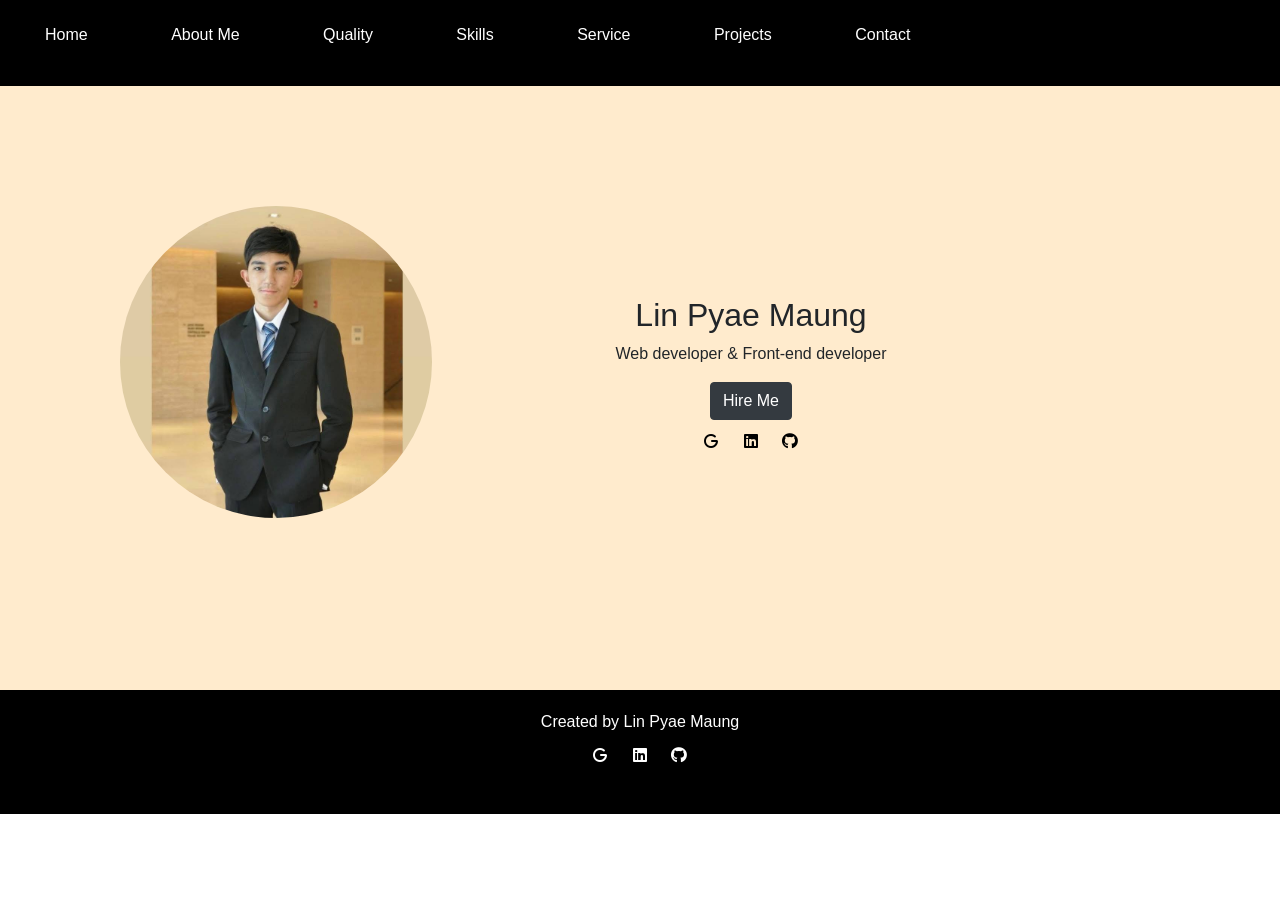
==== index.html @ ce662376 "Add files via upload" ====
<!DOCTYPE html>
<html lang="en">

<head>
    <meta charset="UTF-8">
    <meta name="viewport" content="width=device-width, initial-scale=1.0">
    <title>Home</title>
    <link rel="stylesheet" href="styles.css">
    <link rel="stylesheet" href="https://cdn.jsdelivr.net/npm/bootstrap@4.0.0/dist/css/bootstrap.min.css" integrity="sha384-Gn5384xqQ1aoWXA+058RXPxPg6fy4IWvTNh0E263XmFcJlSAwiGgFAW/dAiS6JXm" crossorigin="anonymous">
    <link rel="stylesheet" href="https://cdnjs.cloudflare.com/ajax/libs/font-awesome/6.7.2/css/all.min.css">
</head>

<body>
    <div class="navbar">

        <div class="nav-list">
            <ul>
                <li><a href="index.html">Home</a></li>
                <li><a href="about.html">About Me</a></li>
                <li> <a href="quality.html">Quality</a></li>
                <li><a href="skill.html">Skills</a></li>
                <li><a href="service.html">Service</a></li>
                <li> <a href="projects.html">Projects</a></li>
                <li><a href="contact.html">Contact</a></li>
            </ul>
        </div>
    </div>
    <div class="home">
        <img src="profile.jpg" alt="images">
        <div class="text-name">
            <h2>Lin Pyae Maung</h2>
            <p>Web developer & Front-end developer</p>

            <div class="hire"> <button type="button" class="btn btn-dark" onclick="showPrompt()">Hire Me</button></div>
            <div class="contact-logo">
                <ul class="logo">
                    <li><a href="linpyaemg.lpmaung@gmail.com"><i class="fa-solid fa-g"></i></a></li>
                    <li><a href="https://www.linkedin.com/in/lin-pyae-maung-4077652b5/"><i class="fa-brands fa-linkedin"></i></a></li>
                    <li><a href="https://github.com/linpyaemaung"><i class="fa-brands fa-github"></i></a></li>
                </ul>
            </div>
        </div>
    </div>
    <div class="footer">
        Created by Lin Pyae Maung
        <div class="contact-logo">
            <ul class="logo-footer">
                <li><a href="linpyaemg.lpmaung@gmail.com"><i class="fa-solid fa-g"></i></a></li>
                <li><a href="https://www.linkedin.com/in/lin-pyae-maung-4077652b5/"><i class="fa-brands fa-linkedin"></i></a></li>
                <li><a href="https://github.com/linpyaemaung"><i class="fa-brands fa-github"></i></a></li>
            </ul>
        </div>
    </div>
    <script>
        function showPrompt() {
            // Display a prompt box
            var userInput = prompt("Thank you for hiring me", "Please enter your email address");

            // Check if the user clicked "OK" or "Cancel"
            if (userInput !== null) {
                // Display the input in an alert box
                alert("Thanks, I will reply you soon. " + userInput + "!");
            } else {
                alert("User  cancelled the prompt.");
            }
        }
    </script>
</body>

</html>
---- styles.css ----
* {
	    font-family: Arial, Helvetica, sans-serif;
	    margin: 0px;
	    padding: 0px;
	}
	
	body {
	    background-color: blanchedalmond;
	}
	
	.navbar {
	    display: flex;
	    justify-content: space-between;
	    align-items: center;
	    background-color: #000;
	    padding: 10px 20px;
	}
	
	.navbar ul li {
	    display: inline-block;
	    align-items: center;
	    padding: 15px 13px;
	}
	
	.navbar .nav-list a {
	    padding: 10px;
	    justify-content: space-between;
	    text-decoration: none;
	    color: white;
	    text-align: center;
	    padding-left: 1px;
	    padding-right: 20px;
	    margin-right: 2px;
	}
	
	.nav-list a:hover {
	    border-bottom: 3px solid blanchedalmond;
	}
	
	.nav-list li {
	    margin: 0 15px;
	}
	
	.home {
	    background-color: blanchedalmond;
	    padding: 120px;
	    text-align: center;
	}
	
	.text-name p {
	    display: block;
	}
	
	img {
	    width: 30%;
	    height: 3%;
	    border-radius: 320px;
	    float: left;
	}
	
	.contact-logo ul li {
	    padding: 10px;
	    list-style-type: none;
	    display: inline-block
	}
	
	.text-name {
	    padding: 90px;
	}
	
	.about {
	    margin: 15px;
	}
	
	.image-1 {
	    width: 12%;
	    float: left;
	}
	
	.profile {
	    margin-top: 50px;
	    margin-bottom: 150px;
	    padding: 50px;
	}
	
	.text-one {
	    display: flex;
	}
	
	.one-profile {
	    float: left;
	    padding: 10px;
	    width: 44%;
	}
	
	.education-content {
	    margin: 13px;
	}
	
	.education-text {
	    padding: 60px;
	}
	
	.education-one {
	    padding: 50px;
	    border: 1px solid white;
	    border-radius: 15px;
	    background-color: bisque;
	    width: 70%;
	    margin: 10px;
	}
	
	.qualification {
	    padding: 50px;
	    border: 1px solid white;
	    border-radius: 15px;
	    background-color: bisque;
	    width: 70%;
	    margin: 10px;
	}
	
	.qualification-text {
	    padding: 60px;
	}
	
	.skill-content {
	    padding: 50px;
	    margin: 12px;
	}
	
	.progress {
	    display: -ms-flexbox;
	    display: flex;
	    height: 1.5rem;
	    overflow: hidden;
	    line-height: 0;
	    font-size: .95rem;
	    background-color: #e9ecef;
	    border-radius: 0.25rem;
	    margin-bottom: 1rem;
	    margin: 30px;
	}
	
	.progress-bar {
	    display: -ms-flexbox;
	    display: flex;
	    -ms-flex-direction: column;
	    flex-direction: column;
	    -ms-flex-pack: center;
	    justify-content: center;
	    overflow: hidden;
	    color: #fff;
	    text-align: center;
	    white-space: nowrap;
	    background-color: #007bff;
	    transition: width .6s ease;
	}
	
	.bg-info {
	    background-color: #17a2b8!important;
	}
	
	.bg-warning {
	    background-color: #ffc107!important;
	}
	
	.bg-success {
	    background-color: #28a745!important;
	}
	
	.bg-danger {
	    background-color: #dc3545!important;
	}
	
	.bg-blue {
	    background-color: blue!important;
	}
	
	.percentage-content {
	    padding: 30px;
	}
	
	.bg-purple {
	    background-color: #A020F0!important;
	}
	
	.bg-black {
	    background-color: #000!important;
	}
	
	.bg-grey {
	    background-color: #808080! important;
	}
	
	.project-content {
	    margin: 30px;
	}
	
	.project-one {
	    padding: 50px;
	    border-radius: 12px;
	    width: 60%;
	    background-color: antiquewhite;
	    margin: 30px;
	}
	
	.contact-form {
	    padding-left: 300px;
	    margin: 5px;
	}
	
	input {
	    padding: 10px;
	    border-radius: 20px;
	    border: 1px solid grey;
	    width: 50%;
	}
	
	.contact-content {
	    margin: 18px;
	}
	
	textarea {
	    border-radius: 10px;
	}
	
	.service-content {
	    margin: 10px;
	}
	
	.service-one {
	    padding-right: 30px;
	    width: 40%;
	    padding: 20px;
	    margin: 16px;
	    border: 1px solid grey;
	    border-radius: 20px;
	    text-align: center;
	}
	
	.service {
	    padding: 100px;
	    display: flex;
	}
	
	.footer {
	    background-color: #000;
	    color: white;
	    padding: 20px;
	    text-align: center;
	}
	
	.logo-list {
	    list-style-type: none;
	}
	
	.logo-list ul li i {
	    float: right;
	}
	
	.fa-g {
	    color: black;
	    font-weight: bold;
	}
	
	.fa-linkedin {
	    color: black;
	    font-weight: bold;
	}
	
	.fa-github {
	    color: black;
	    font-weight: bold;
	}
	
	.logo-footer .fa-g {
	    color: white;
	}
	
	.logo-footer .fa-linkedin {
	    color: white;
	}
	
	.logo-footer .fa-github {
	    color: white;
	}
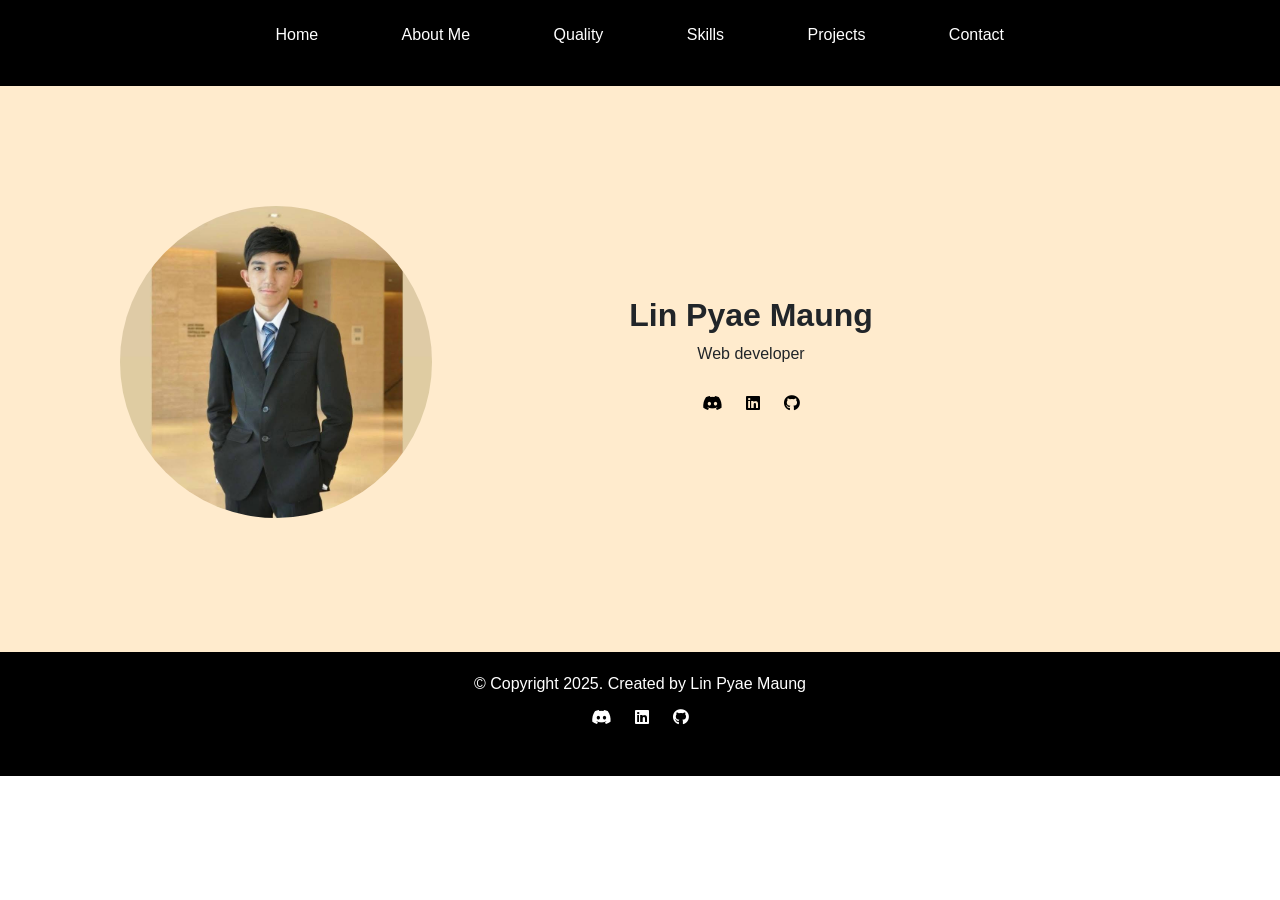
==== commit 88605ab0: "Add files via upload" ====
--- a/index.html
+++ b/index.html
@@ -15,11 +15,13 @@
 
         <div class="nav-list">
             <ul>
+                <li>
+                    <div class="space"></div>
+                </li>
                 <li><a href="index.html">Home</a></li>
                 <li><a href="about.html">About Me</a></li>
                 <li> <a href="quality.html">Quality</a></li>
                 <li><a href="skill.html">Skills</a></li>
-                <li><a href="service.html">Service</a></li>
                 <li> <a href="projects.html">Projects</a></li>
                 <li><a href="contact.html">Contact</a></li>
             </ul>
@@ -28,13 +30,14 @@
     <div class="home">
         <img src="profile.jpg" alt="images">
         <div class="text-name">
-            <h2>Lin Pyae Maung</h2>
-            <p>Web developer & Front-end developer</p>
+            <b> <h2>Lin Pyae Maung</h2></b>
+            <p>Web developer</p>
 
-            <div class="hire"> <button type="button" class="btn btn-dark" onclick="showPrompt()">Hire Me</button></div>
+
+
             <div class="contact-logo">
                 <ul class="logo">
-                    <li><a href="linpyaemg.lpmaung@gmail.com"><i class="fa-solid fa-g"></i></a></li>
+                    <li><a href="@LPMAUNG009"><i class="fa-brands fa-discord"></i></a></li>
                     <li><a href="https://www.linkedin.com/in/lin-pyae-maung-4077652b5/"><i class="fa-brands fa-linkedin"></i></a></li>
                     <li><a href="https://github.com/linpyaemaung"><i class="fa-brands fa-github"></i></a></li>
                 </ul>
@@ -42,10 +45,10 @@
         </div>
     </div>
     <div class="footer">
-        Created by Lin Pyae Maung
+        © Copyright 2025. Created by Lin Pyae Maung
         <div class="contact-logo">
             <ul class="logo-footer">
-                <li><a href="linpyaemg.lpmaung@gmail.com"><i class="fa-solid fa-g"></i></a></li>
+                <li><a href="@LPMAUNG009"><i class="fa-brands fa-discord"></i></a></li>
                 <li><a href="https://www.linkedin.com/in/lin-pyae-maung-4077652b5/"><i class="fa-brands fa-linkedin"></i></a></li>
                 <li><a href="https://github.com/linpyaemaung"><i class="fa-brands fa-github"></i></a></li>
             </ul>
@@ -57,7 +60,7 @@
             var userInput = prompt("Thank you for hiring me", "Please enter your email address");
 
             // Check if the user clicked "OK" or "Cancel"
-            if (userInput !== null) {
+            if (userInput) {
                 // Display the input in an alert box
                 alert("Thanks, I will reply you soon. " + userInput + "!");
             } else {
--- a/styles.css
+++ b/styles.css
@@ -93,6 +93,10 @@
 	    width: 44%;
 	}
 	
+	label {
+	    font-weight: bold;
+	}
+	
 	.education-content {
 	    margin: 13px;
 	}
@@ -128,68 +132,18 @@
 	    margin: 12px;
 	}
 	
-	.progress {
-	    display: -ms-flexbox;
+	.technical-skill {
 	    display: flex;
-	    height: 1.5rem;
-	    overflow: hidden;
-	    line-height: 0;
-	    font-size: .95rem;
-	    background-color: #e9ecef;
-	    border-radius: 0.25rem;
-	    margin-bottom: 1rem;
-	    margin: 30px;
-	}
-	
-	.progress-bar {
-	    display: -ms-flexbox;
-	    display: flex;
-	    -ms-flex-direction: column;
-	    flex-direction: column;
-	    -ms-flex-pack: center;
-	    justify-content: center;
-	    overflow: hidden;
-	    color: #fff;
-	    text-align: center;
-	    white-space: nowrap;
-	    background-color: #007bff;
-	    transition: width .6s ease;
-	}
-	
-	.bg-info {
-	    background-color: #17a2b8!important;
-	}
-	
-	.bg-warning {
-	    background-color: #ffc107!important;
-	}
-	
-	.bg-success {
-	    background-color: #28a745!important;
-	}
-	
-	.bg-danger {
-	    background-color: #dc3545!important;
-	}
-	
-	.bg-blue {
-	    background-color: blue!important;
-	}
-	
-	.percentage-content {
-	    padding: 30px;
-	}
-	
-	.bg-purple {
-	    background-color: #A020F0!important;
-	}
-	
-	.bg-black {
-	    background-color: #000!important;
-	}
-	
-	.bg-grey {
-	    background-color: #808080! important;
+	}
+	
+	.technical-one {
+	    padding: 18px;
+	    width: 20%;
+	    margin: 20px;
+	    font-size: 15px;
+	    text-align: center;
+	    border-radius: 20px;
+	    background-color: blanchedalmond;
 	}
 	
 	.project-content {
@@ -224,25 +178,6 @@
 	    border-radius: 10px;
 	}
 	
-	.service-content {
-	    margin: 10px;
-	}
-	
-	.service-one {
-	    padding-right: 30px;
-	    width: 40%;
-	    padding: 20px;
-	    margin: 16px;
-	    border: 1px solid grey;
-	    border-radius: 20px;
-	    text-align: center;
-	}
-	
-	.service {
-	    padding: 100px;
-	    display: flex;
-	}
-	
 	.footer {
 	    background-color: #000;
 	    color: white;
@@ -258,7 +193,7 @@
 	    float: right;
 	}
 	
-	.fa-g {
+	.fa-discord {
 	    color: black;
 	    font-weight: bold;
 	}
@@ -273,7 +208,7 @@
 	    font-weight: bold;
 	}
 	
-	.logo-footer .fa-g {
+	.logo-footer .fa-discord {
 	    color: white;
 	}
 	
@@ -283,4 +218,12 @@
 	
 	.logo-footer .fa-github {
 	    color: white;
+	}
+	
+	.space {
+	    padding-right: 170px;
+	}
+	
+	.text-name h2 {
+	    font-weight: 700;
 	}
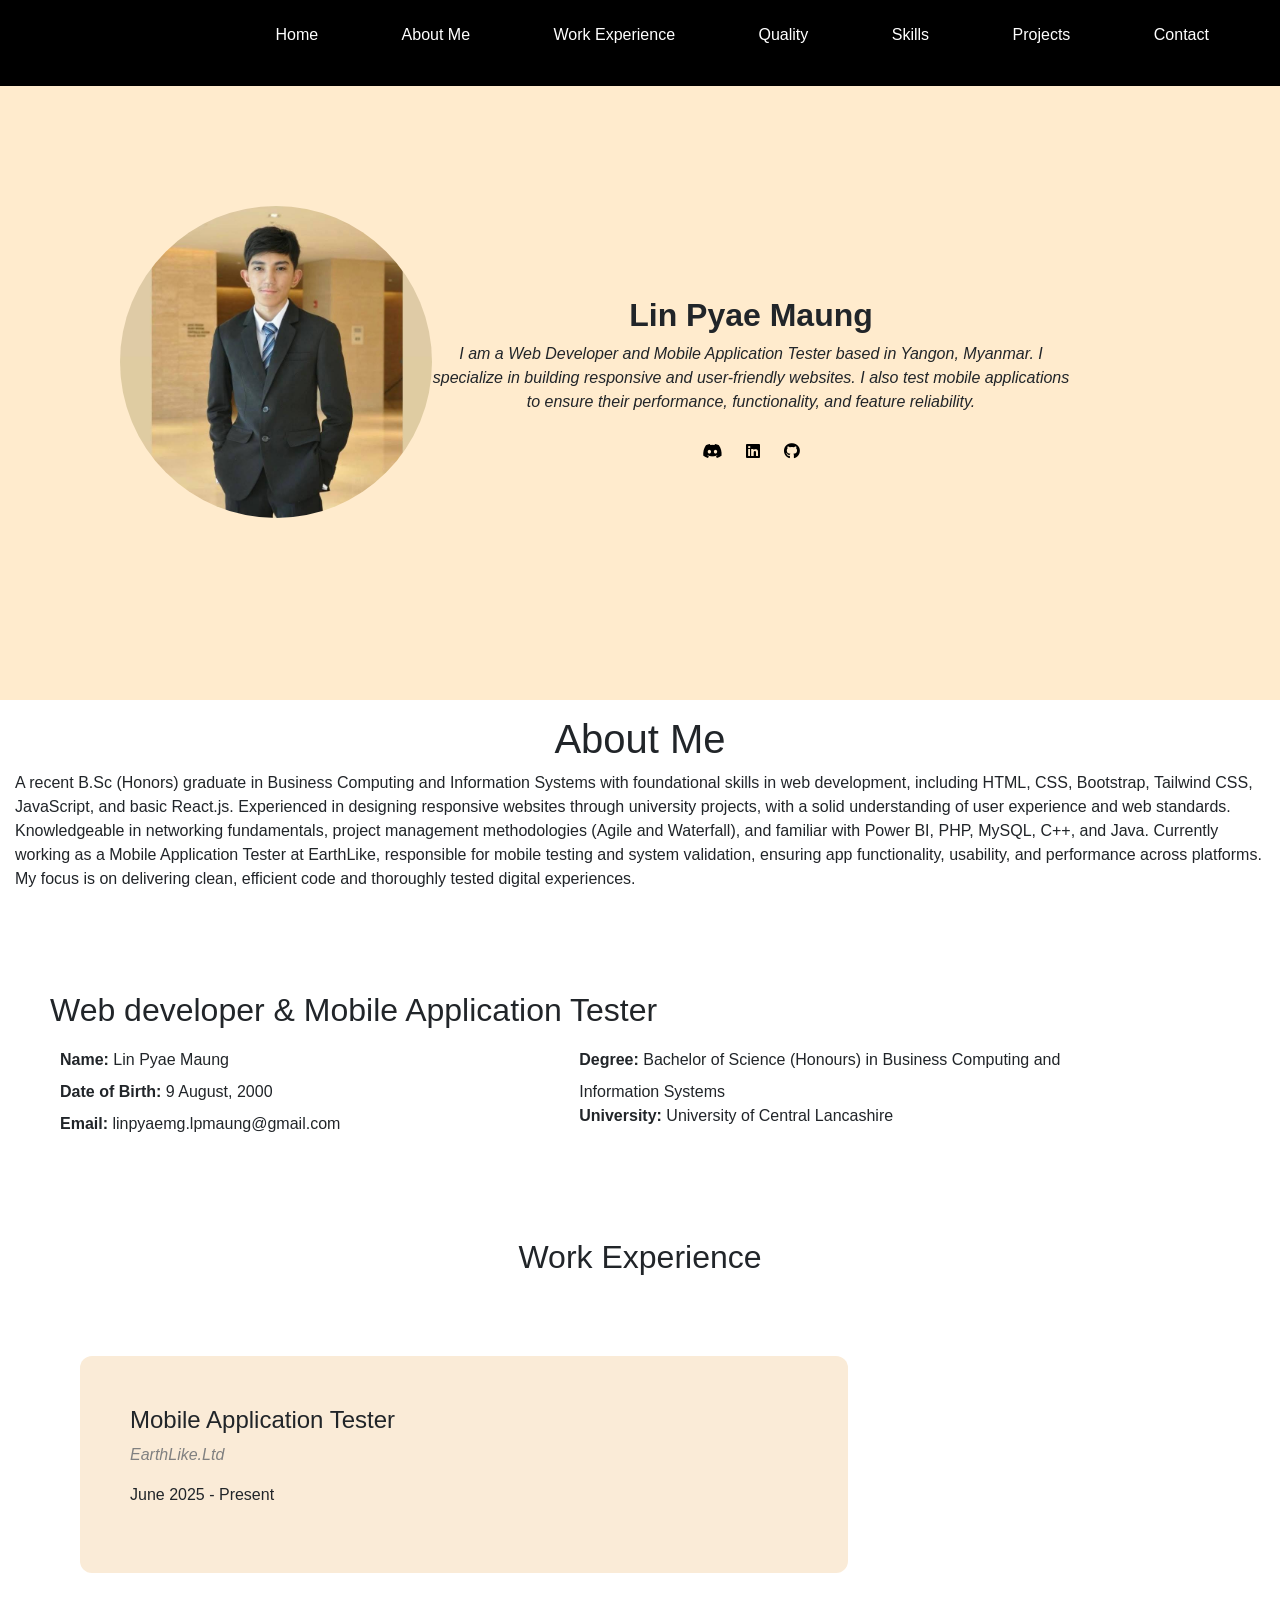
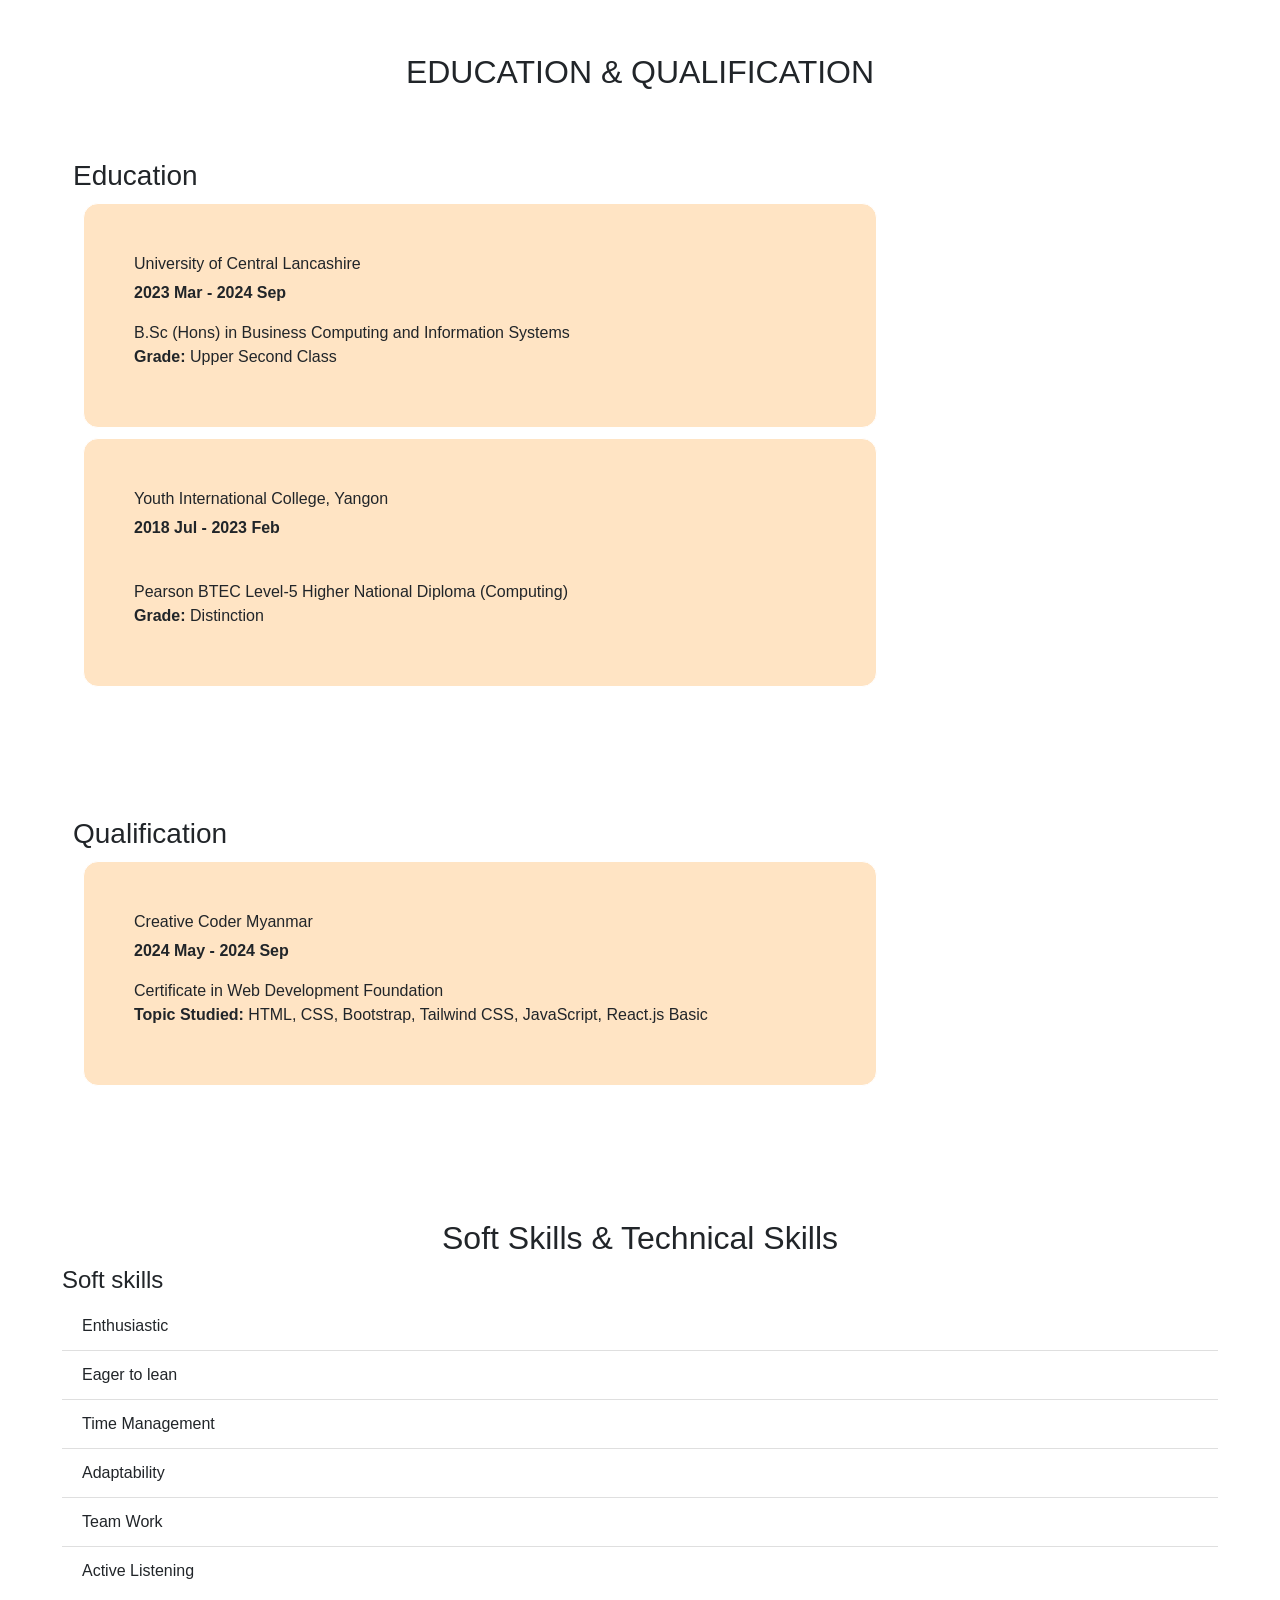
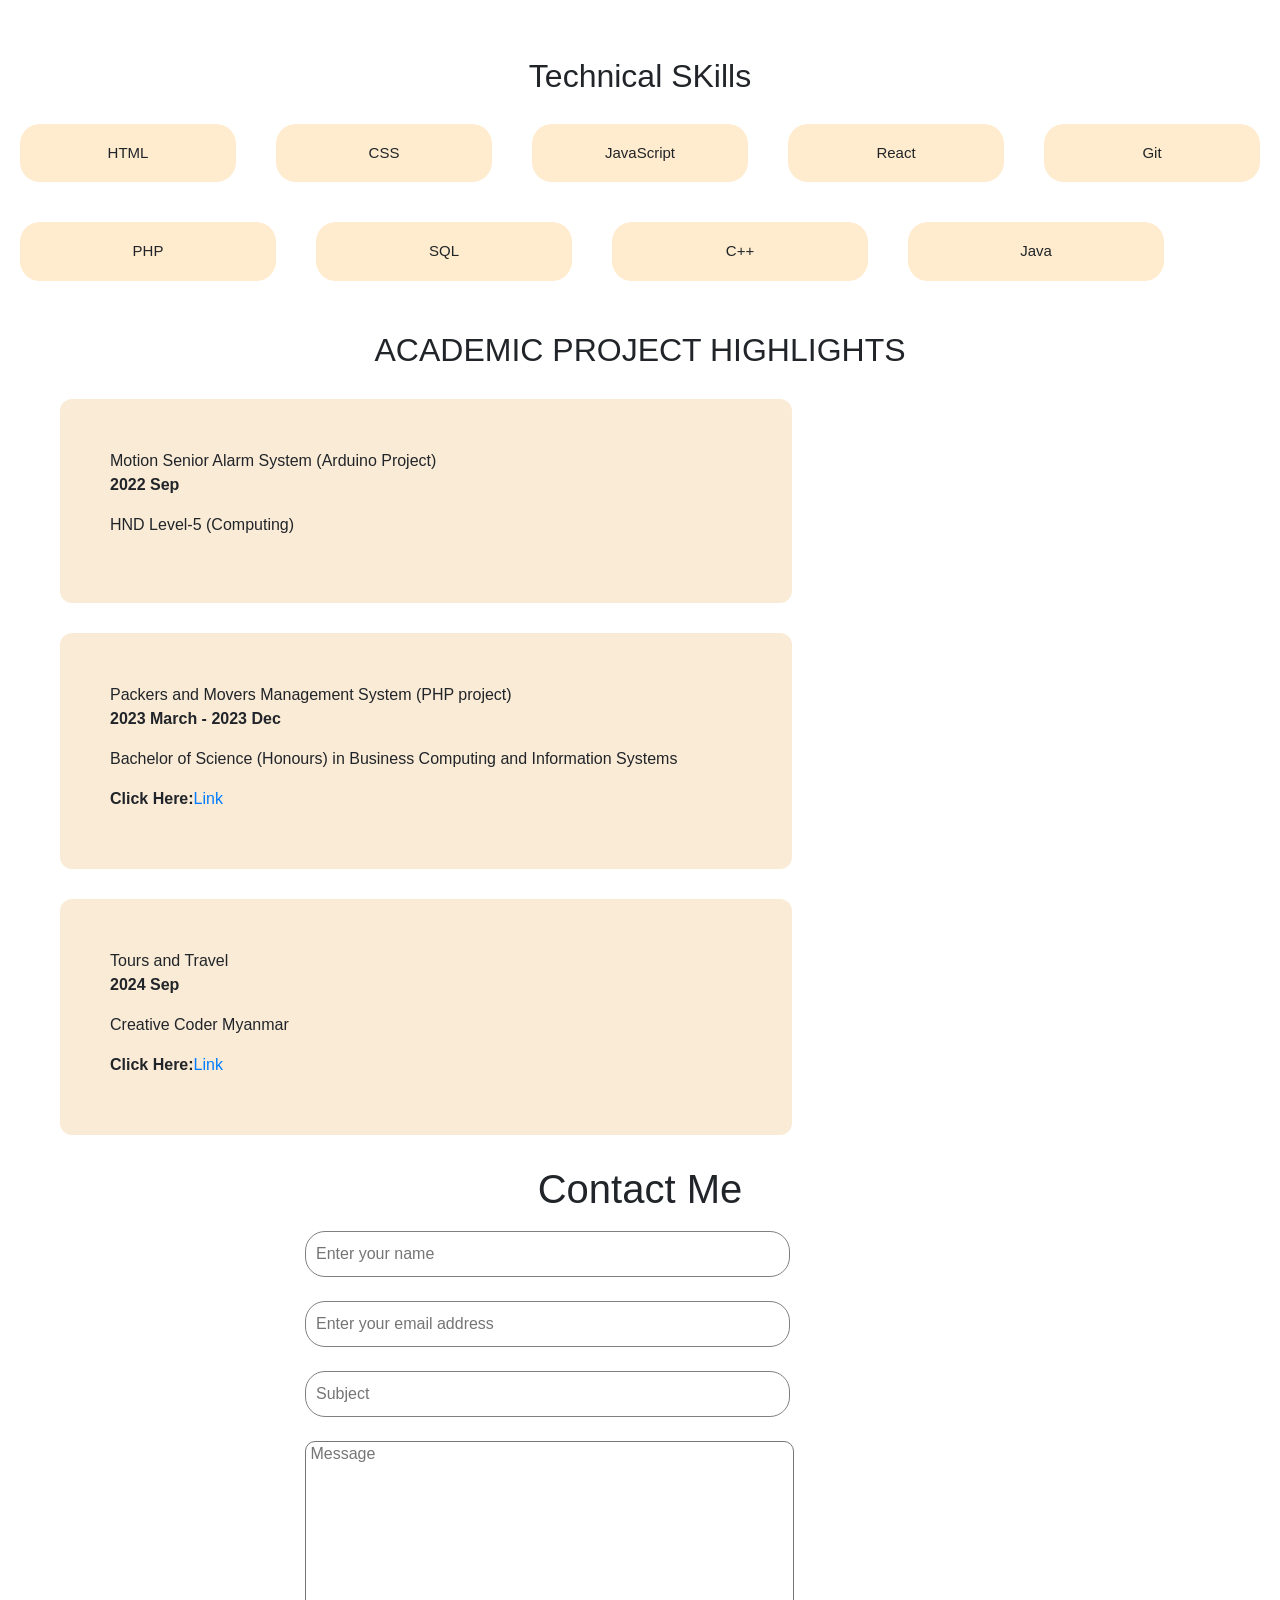
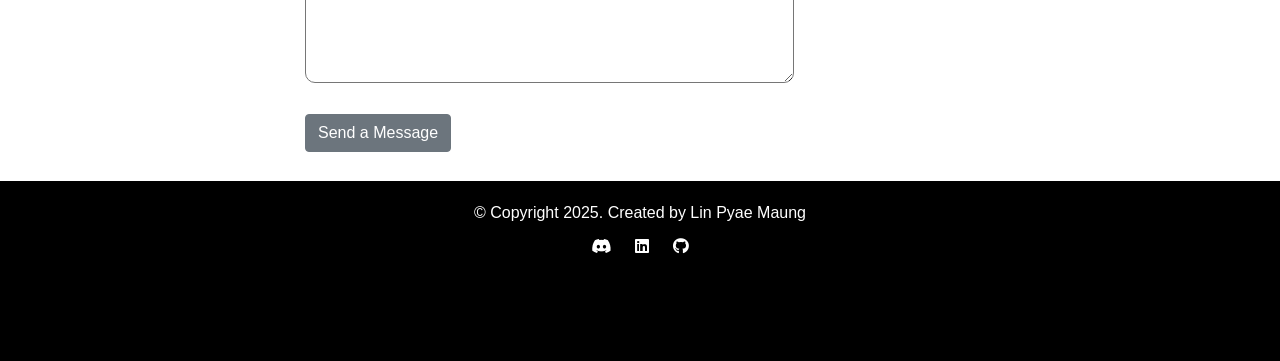
==== commit 4ea6356e: "Add files via upload" ====
--- a/index.html
+++ b/index.html
@@ -4,13 +4,14 @@
 <head>
     <meta charset="UTF-8">
     <meta name="viewport" content="width=device-width, initial-scale=1.0">
-    <title>Home</title>
+    <title>Lin Pyae Maung | Portflolio</title>
     <link rel="stylesheet" href="styles.css">
     <link rel="stylesheet" href="https://cdn.jsdelivr.net/npm/bootstrap@4.0.0/dist/css/bootstrap.min.css" integrity="sha384-Gn5384xqQ1aoWXA+058RXPxPg6fy4IWvTNh0E263XmFcJlSAwiGgFAW/dAiS6JXm" crossorigin="anonymous">
     <link rel="stylesheet" href="https://cdnjs.cloudflare.com/ajax/libs/font-awesome/6.7.2/css/all.min.css">
 </head>
 
 <body>
+    <section id="home">
     <div class="navbar">
 
         <div class="nav-list">
@@ -18,12 +19,13 @@
                 <li>
                     <div class="space"></div>
                 </li>
-                <li><a href="index.html">Home</a></li>
-                <li><a href="about.html">About Me</a></li>
-                <li> <a href="quality.html">Quality</a></li>
-                <li><a href="skill.html">Skills</a></li>
-                <li> <a href="projects.html">Projects</a></li>
-                <li><a href="contact.html">Contact</a></li>
+                <li><a href="#home">Home</a></li>
+                <li><a href="#about">About Me</a></li>
+                <li><a href="#work">Work Experience</a></li>
+                <li> <a href="#quality">Quality</a></li>
+                <li><a href="#skill">Skills</a></li>
+                <li> <a href="#projects">Projects</a></li>
+                <li><a href="#contact">Contact</a></li>
             </ul>
         </div>
     </div>
@@ -31,43 +33,182 @@
         <img src="profile.jpg" alt="images">
         <div class="text-name">
             <b> <h2>Lin Pyae Maung</h2></b>
-            <p>Web developer</p>
-
-
-
+            <p>I am a Web Developer and Mobile Application Tester based in Yangon, Myanmar. I specialize in building responsive and user-friendly websites. I also test mobile applications to ensure their performance, functionality, and feature reliability.  </p>
             <div class="contact-logo">
                 <ul class="logo">
-                    <li><a href="@LPMAUNG009"><i class="fa-brands fa-discord"></i></a></li>
+                    <li><a href="https://discordapp.com/users/982133098995126282"><i class="fa-brands fa-discord"></i></a></li>
                     <li><a href="https://www.linkedin.com/in/lin-pyae-maung-4077652b5/"><i class="fa-brands fa-linkedin"></i></a></li>
                     <li><a href="https://github.com/linpyaemaung"><i class="fa-brands fa-github"></i></a></li>
                 </ul>
             </div>
         </div>
     </div>
+    </section>
+    <section id="about">
+     <div class="about">
+        <center>
+            <h1>About Me</h1>
+        </center>
+       <p>A recent B.Sc (Honors) graduate in Business Computing and Information Systems with foundational skills in web development, including HTML, CSS, Bootstrap, Tailwind CSS, JavaScript, and basic React.js. Experienced in designing responsive websites through university projects, with a solid understanding of user experience and web standards. Knowledgeable in networking fundamentals, project management methodologies (Agile and Waterfall), and familiar with Power BI, PHP, MySQL, C++, and Java. Currently working as a Mobile Application Tester at EarthLike, responsible for mobile testing and system validation, ensuring app functionality, usability, and performance across platforms. My focus is on delivering clean, efficient code and thoroughly tested digital experiences.</p>
+    </div>
+    <div class="profile">
+        <h2>Web developer & Mobile  Application Tester</h2>
+        <form class="one-profile">
+            <label>Name: </label> Lin Pyae Maung <br>
+            <label>Date of Birth:</label> 9 August, 2000 <br>
+             <label>Email:</label> linpyaemg.lpmaung@gmail.com <br>
+        </form>
+        <form class="one-profile">
+            <label>Degree:</label> Bachelor of Science (Honours) in Business Computing and Information Systems <br>
+            <label>University:</label> University of Central Lancashire<br>
+
+        </form>
+    </div>
+    </section>
+  <section id="work">
+<div class="work-content">
+    <center><h2>Work Experience</h2></center>
+</div>
+<div class="work">
+    <div class="work-one">
+        <h4>Mobile Application Tester</h4>
+        <i><p style="color:grey">EarthLike.Ltd</p></i>
+        <p>June 2025 - Present</p>
+    </div>
+</div>
+  </section>
+<section id="quality">
+ <div class="education-content">
+        <center>
+            <h2>EDUCATION & QUALIFICATION</h2>
+        </center>
+        <div class="education-text">
+            <h3> Education</h3>
+            <div class="education-one">
+                <h6>University of Central Lancashire</h6>
+                <p style="font-weight:bold">2023 Mar - 2024 Sep</p>
+                B.Sc (Hons) in Business Computing and Information Systems <br>
+                <label>Grade:</label> Upper Second Class</div>
+            <div class="education-one">
+                <h6>Youth International College, Yangon</h6>
+                <p style="font-weight:bold">2018 Jul - 2023 Feb</p><br> Pearson BTEC Level-5 Higher National Diploma (Computing)<br>
+                <label>Grade:</label> Distinction
+            </div>
+
+        </div>
+        <div class="qualification-text">
+            <h3>Qualification</h3>
+            <div class="education-one">
+                <h6>Creative Coder Myanmar</h6>
+                <p style="font-weight:bold">2024 May - 2024 Sep</p>
+                Certificate in Web Development Foundation <br>
+                <label>Topic Studied:</label> HTML, CSS, Bootstrap, Tailwind CSS, JavaScript, React.js Basic </div>
+        </div>
+    </div>
+</section>
+<section id="skill">
+<div class="skill-content">
+        <center>
+            <h2>Soft Skills & Technical Skills</h2>
+        </center>
+        <h4>Soft skills</h4>
+        <div class="skills">
+            <ul class="list-group list-group-flush">
+                <li class="list-group-item">Enthusiastic</li>
+                <li class="list-group-item">Eager to lean</li>
+                <li class="list-group-item">Time Management</li>
+                <li class="list-group-item">Adaptability</li>
+                <li class="list-group-item">Team Work</li>
+                <li class="list-group-item">Active Listening</li>
+            </ul>
+        </div>
+    </div>
+    <center>
+        <h2>Technical SKills</h2>
+    </center>
+    <div class="technical-skill">
+        <div class="technical-one">
+            HTML</div>
+        <div class="technical-one">
+            CSS</div>
+        <div class="technical-one">
+            JavaScript</div>
+        <div class="technical-one">
+            React</div>
+        <div class="technical-one">
+            Git</div>
+    </div>
+    <div class="technical-skill">
+        <div class="technical-one">PHP
+        </div>
+        <div class="technical-one">SQL
+        </div>
+        <div class="technical-one">
+            C++</div>
+        <div class="technical-one">
+            Java</div>
+    </div>
+</section>
+<section id="projects">
+    <div class="project-content">
+        <center>
+            <h2>ACADEMIC PROJECT HIGHLIGHTS</h2>
+        </center>
+        <div class="projects">
+            <div class="project-one">
+                Motion Senior Alarm System (Arduino Project)
+                <p style="font-weight:bold">2022 Sep</p>
+                <p>HND Level-5 (Computing)</p>
+            </div>
+
+            <div class="project-one">
+                Packers and Movers Management System (PHP project)
+                <p style="font-weight:bold">2023 March - 2023 Dec</p>
+                <p>Bachelor of Science (Honours) in Business Computing and Information Systems</p>
+                <label>Click Here:</label><a href="https://github.com/linpyaemaung/Packers-and-Movers-Management-System-in-PHP-and-Mysql">Link</a>
+            </div>
+
+            <div class="project-one">
+                Tours and Travel
+                <p style="font-weight:bold">2024 Sep</p>
+                <p>Creative Coder Myanmar</p>
+                <label>Click Here:</label><a href="https://github.com/linpyaemaung/Tours-and-Travel-page">Link</a>
+            </div>
+        </div>
+    </div>
+</section>
+<section id="contact">
+     <div class="contact-content">
+        <center>
+            <h1>Contact Me</h1>
+        </center>
+    </div>
+    <div class="contact-form">
+        <form name="contact" method="POST" data-netlify="true" onsubmit="submit">
+            <input type="text" name="name" placeholder="Enter your name" required>
+            <br><br>
+            <input type="text" name="email" placeholder="Enter your email address" required>
+            <br><br>
+            <input type="text" name="subject" placeholder="Subject" required><br><br>
+            <textarea id="message" name="message" placeholder=" Message" rows="10" cols="50" required></textarea>
+
+            <br><br>
+            <button type="submit" class="btn btn-secondary">Send a Message</button><br>
+        </form>
+    </div>
+    <br>
+</section>
     <div class="footer">
         © Copyright 2025. Created by Lin Pyae Maung
         <div class="contact-logo">
             <ul class="logo-footer">
-                <li><a href="@LPMAUNG009"><i class="fa-brands fa-discord"></i></a></li>
+                <li><a href="https://discordapp.com/users/982133098995126282"><i class="fa-brands fa-discord"></i></a></li>
                 <li><a href="https://www.linkedin.com/in/lin-pyae-maung-4077652b5/"><i class="fa-brands fa-linkedin"></i></a></li>
                 <li><a href="https://github.com/linpyaemaung"><i class="fa-brands fa-github"></i></a></li>
             </ul>
         </div>
     </div>
-    <script>
-        function showPrompt() {
-            // Display a prompt box
-            var userInput = prompt("Thank you for hiring me", "Please enter your email address");
-
-            // Check if the user clicked "OK" or "Cancel"
-            if (userInput) {
-                // Display the input in an alert box
-                alert("Thanks, I will reply you soon. " + userInput + "!");
-            } else {
-                alert("User  cancelled the prompt.");
-            }
-        }
-    </script>
+ 
 </body>
 
 </html>
--- a/styles.css
+++ b/styles.css
@@ -46,10 +46,34 @@
 	    padding: 120px;
 	    text-align: center;
 	}
-	
+	.home img 
+	{
+		animation-delay: 0.6s;
+		  opacity: 0;
+      transform: translateX(100%);
+      animation: slideIn 1s ease-out forwards;
+	}
+	.home h2{
+		animation-delay: 0.6s;
+		  opacity: 0;
+      transform: translateX(100%);
+      animation: slideIn 1s ease-out forwards;
+	}
+
 	.text-name p {
 	    display: block;
-	}
+		font-style: italic;
+		animation-delay: 0.6s;
+		  opacity: 0;
+      transform: translateX(100%);
+      animation: slideIn 1s ease-out forwards;
+	}
+	@keyframes slideIn {
+      to {
+        opacity: 1;
+        transform: translateX(0);
+      }
+    }
 	
 	img {
 	    width: 30%;
@@ -71,6 +95,10 @@
 	.about {
 	    margin: 15px;
 	}
+	.about p
+	{
+		word-wrap: break-word;
+	}
 	
 	.image-1 {
 	    width: 12%;
@@ -157,7 +185,18 @@
 	    background-color: antiquewhite;
 	    margin: 30px;
 	}
-	
+	.work-content
+	{
+		   margin: 30px;
+	}
+	.work-one 
+	{
+		  padding: 50px;
+	    border-radius: 12px;
+	    width: 60%;
+	    background-color: antiquewhite;
+	    margin: 80px;
+	}
 	.contact-form {
 	    padding-left: 300px;
 	    margin: 5px;
@@ -169,7 +208,6 @@
 	    border: 1px solid grey;
 	    width: 50%;
 	}
-	
 	.contact-content {
 	    margin: 18px;
 	}
@@ -182,6 +220,7 @@
 	    background-color: #000;
 	    color: white;
 	    padding: 20px;
+		height:20vh;
 	    text-align: center;
 	}
 	
